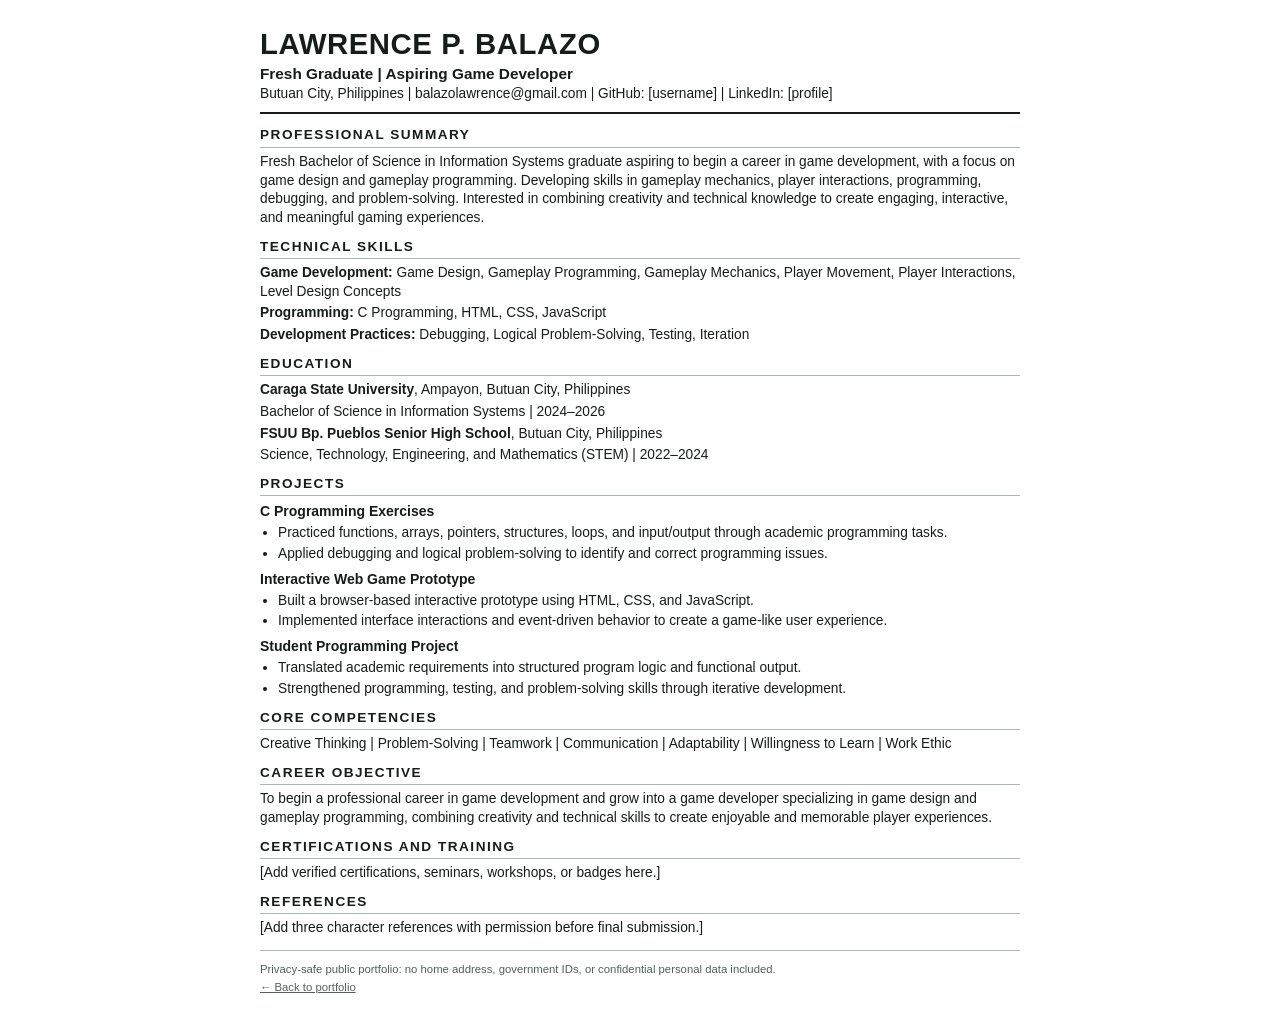
==== resume.html @ 19ee7001 "Add files via upload" ====
<!DOCTYPE html><html lang="en"><head><meta charset="UTF-8"><meta name="viewport" content="width=device-width,initial-scale=1.0"><meta name="description" content="ATS-friendly resume for Lawrence P. Balazo."><title>Lawrence P. Balazo | ATS Resume</title><link rel="stylesheet" href="resume.css"></head><body><main class="resume"><header class="resume-header"><h1>LAWRENCE P. BALAZO</h1><p class="headline">Fresh Graduate | Aspiring Game Developer</p><p>Butuan City, Philippines | balazolawrence@gmail.com | GitHub: [username] | LinkedIn: [profile]</p></header>
<section><h2>PROFESSIONAL SUMMARY</h2><p>Fresh Bachelor of Science in Information Systems graduate aspiring to begin a career in game development, with a focus on game design and gameplay programming. Developing skills in gameplay mechanics, player interactions, programming, debugging, and problem-solving. Interested in combining creativity and technical knowledge to create engaging, interactive, and meaningful gaming experiences.</p></section>
<section><h2>TECHNICAL SKILLS</h2><p><strong>Game Development:</strong> Game Design, Gameplay Programming, Gameplay Mechanics, Player Movement, Player Interactions, Level Design Concepts</p><p><strong>Programming:</strong> C Programming, HTML, CSS, JavaScript</p><p><strong>Development Practices:</strong> Debugging, Logical Problem-Solving, Testing, Iteration</p></section>
<section><h2>EDUCATION</h2><p><strong>Caraga State University</strong>, Ampayon, Butuan City, Philippines</p><p>Bachelor of Science in Information Systems | 2024–2026</p><p><strong>FSUU Bp. Pueblos Senior High School</strong>, Butuan City, Philippines</p><p>Science, Technology, Engineering, and Mathematics (STEM) | 2022–2024</p></section>
<section><h2>PROJECTS</h2><div class="item"><h3>C Programming Exercises</h3><ul><li>Practiced functions, arrays, pointers, structures, loops, and input/output through academic programming tasks.</li><li>Applied debugging and logical problem-solving to identify and correct programming issues.</li></ul></div><div class="item"><h3>Interactive Web Game Prototype</h3><ul><li>Built a browser-based interactive prototype using HTML, CSS, and JavaScript.</li><li>Implemented interface interactions and event-driven behavior to create a game-like user experience.</li></ul></div><div class="item"><h3>Student Programming Project</h3><ul><li>Translated academic requirements into structured program logic and functional output.</li><li>Strengthened programming, testing, and problem-solving skills through iterative development.</li></ul></div></section>
<section><h2>CORE COMPETENCIES</h2><p>Creative Thinking | Problem-Solving | Teamwork | Communication | Adaptability | Willingness to Learn | Work Ethic</p></section>
<section><h2>CAREER OBJECTIVE</h2><p>To begin a professional career in game development and grow into a game developer specializing in game design and gameplay programming, combining creativity and technical skills to create enjoyable and memorable player experiences.</p></section>
<section><h2>CERTIFICATIONS AND TRAINING</h2><p>[Add verified certifications, seminars, workshops, or badges here.]</p></section><section><h2>REFERENCES</h2><p>[Add three character references with permission before final submission.]</p></section>
<footer><p>Privacy-safe public portfolio: no home address, government IDs, or confidential personal data included.</p><p><a href="index.html">← Back to portfolio</a></p></footer></main></body></html>
---- resume.css ----
@page{size:A4;margin:14mm}*{box-sizing:border-box}body{margin:0;background:#fff;color:#161c19;font-family:Arial,Helvetica,sans-serif;font-size:10.3pt;line-height:1.36}.resume{width:100%;max-width:760px;margin:24px auto}.resume-header{border-bottom:2px solid #161c19;padding-bottom:9px;margin-bottom:12px}h1{margin:0;font-size:22pt;letter-spacing:.02em}.headline{font-size:11.5pt;font-weight:700;margin:2px 0}.resume-header p{margin:0}section{margin:10px 0}h2{margin:0 0 5px;font-size:10.2pt;letter-spacing:.11em;border-bottom:1px solid #aeb8b3;padding-bottom:2px}h3{margin:6px 0 3px;font-size:10.5pt}p{margin:3px 0}.item{break-inside:avoid}ul{margin:3px 0 6px 18px;padding:0}li{margin:2px 0}footer{margin-top:12px;padding-top:8px;border-top:1px solid #aeb8b3;font-size:8.5pt;color:#53605a}footer a{color:inherit}@media print{.resume{margin:0;max-width:none}footer a{display:none}}@media screen and (max-width:800px){body{padding:12px;background:#f2f4f1}.resume{background:#fff;padding:20px;margin:0 auto}}
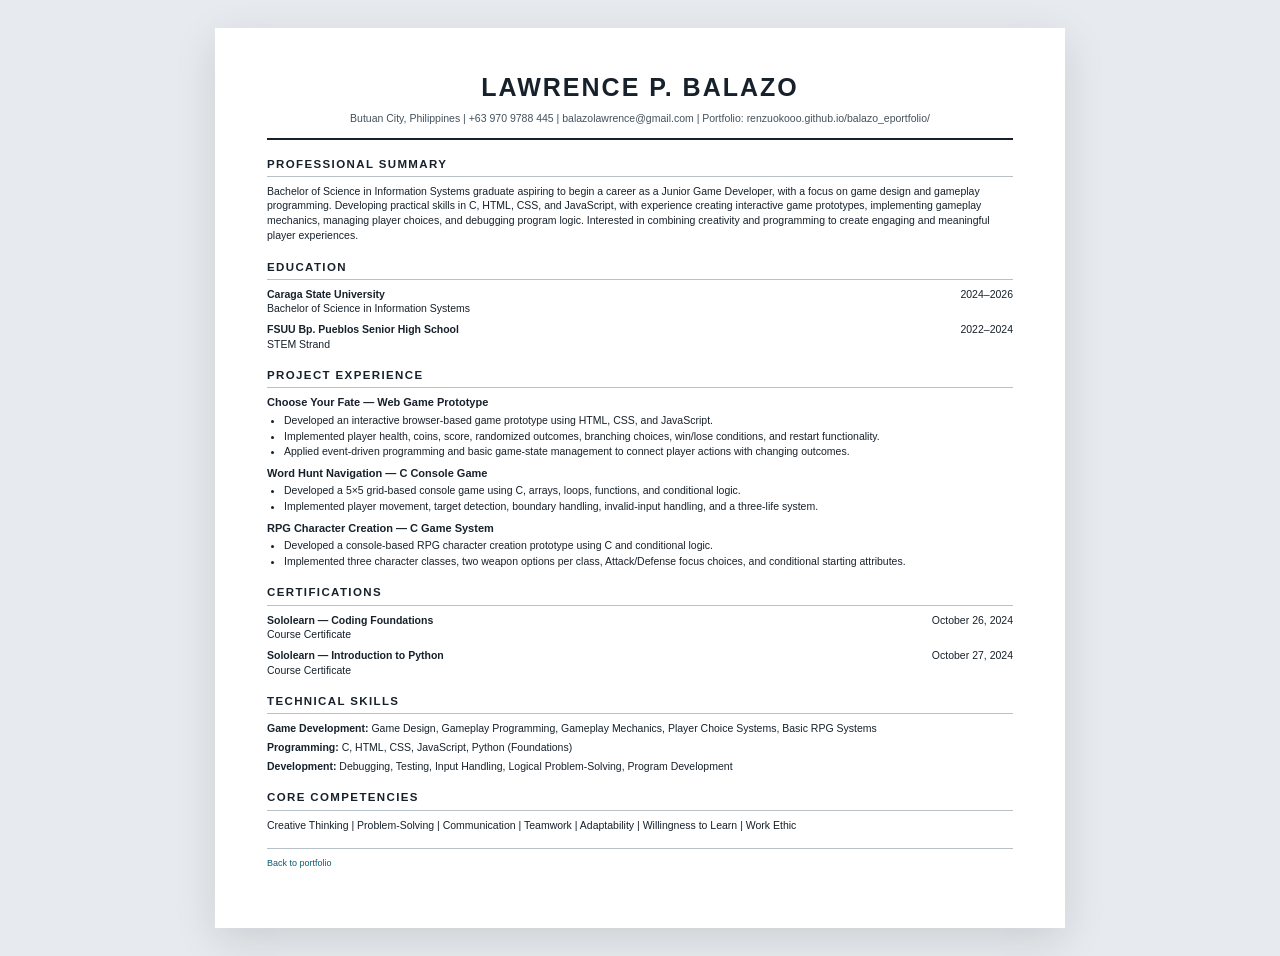
==== commit 6cf3b04a: "Add files via upload" ====
--- a/resume.html
+++ b/resume.html
@@ -1,9 +1,56 @@
-<!DOCTYPE html><html lang="en"><head><meta charset="UTF-8"><meta name="viewport" content="width=device-width,initial-scale=1.0"><meta name="description" content="ATS-friendly resume for Lawrence P. Balazo."><title>Lawrence P. Balazo | ATS Resume</title><link rel="stylesheet" href="resume.css"></head><body><main class="resume"><header class="resume-header"><h1>LAWRENCE P. BALAZO</h1><p class="headline">Fresh Graduate | Aspiring Game Developer</p><p>Butuan City, Philippines | balazolawrence@gmail.com | GitHub: [username] | LinkedIn: [profile]</p></header>
-<section><h2>PROFESSIONAL SUMMARY</h2><p>Fresh Bachelor of Science in Information Systems graduate aspiring to begin a career in game development, with a focus on game design and gameplay programming. Developing skills in gameplay mechanics, player interactions, programming, debugging, and problem-solving. Interested in combining creativity and technical knowledge to create engaging, interactive, and meaningful gaming experiences.</p></section>
-<section><h2>TECHNICAL SKILLS</h2><p><strong>Game Development:</strong> Game Design, Gameplay Programming, Gameplay Mechanics, Player Movement, Player Interactions, Level Design Concepts</p><p><strong>Programming:</strong> C Programming, HTML, CSS, JavaScript</p><p><strong>Development Practices:</strong> Debugging, Logical Problem-Solving, Testing, Iteration</p></section>
-<section><h2>EDUCATION</h2><p><strong>Caraga State University</strong>, Ampayon, Butuan City, Philippines</p><p>Bachelor of Science in Information Systems | 2024–2026</p><p><strong>FSUU Bp. Pueblos Senior High School</strong>, Butuan City, Philippines</p><p>Science, Technology, Engineering, and Mathematics (STEM) | 2022–2024</p></section>
-<section><h2>PROJECTS</h2><div class="item"><h3>C Programming Exercises</h3><ul><li>Practiced functions, arrays, pointers, structures, loops, and input/output through academic programming tasks.</li><li>Applied debugging and logical problem-solving to identify and correct programming issues.</li></ul></div><div class="item"><h3>Interactive Web Game Prototype</h3><ul><li>Built a browser-based interactive prototype using HTML, CSS, and JavaScript.</li><li>Implemented interface interactions and event-driven behavior to create a game-like user experience.</li></ul></div><div class="item"><h3>Student Programming Project</h3><ul><li>Translated academic requirements into structured program logic and functional output.</li><li>Strengthened programming, testing, and problem-solving skills through iterative development.</li></ul></div></section>
-<section><h2>CORE COMPETENCIES</h2><p>Creative Thinking | Problem-Solving | Teamwork | Communication | Adaptability | Willingness to Learn | Work Ethic</p></section>
-<section><h2>CAREER OBJECTIVE</h2><p>To begin a professional career in game development and grow into a game developer specializing in game design and gameplay programming, combining creativity and technical skills to create enjoyable and memorable player experiences.</p></section>
-<section><h2>CERTIFICATIONS AND TRAINING</h2><p>[Add verified certifications, seminars, workshops, or badges here.]</p></section><section><h2>REFERENCES</h2><p>[Add three character references with permission before final submission.]</p></section>
-<footer><p>Privacy-safe public portfolio: no home address, government IDs, or confidential personal data included.</p><p><a href="index.html">← Back to portfolio</a></p></footer></main></body></html>
+<!DOCTYPE html>
+<html lang="en">
+<head>
+<meta charset="UTF-8">
+<meta name="viewport" content="width=device-width, initial-scale=1.0">
+<meta name="description" content="Resume of Lawrence P. Balazo, aspiring Junior Game Developer.">
+<title>Lawrence P. Balazo | Resume</title>
+<link rel="stylesheet" href="resume.css">
+</head>
+<body>
+<main class="resume">
+  <header class="resume-header">
+    <h1>LAWRENCE P. BALAZO</h1>
+    <p class="contact-line">Butuan City, Philippines | +63 970 9788 445 | balazolawrence@gmail.com | Portfolio: renzuokooo.github.io/balazo_eportfolio/</p>
+  </header>
+
+  <section>
+    <h2>PROFESSIONAL SUMMARY</h2>
+    <p>Bachelor of Science in Information Systems graduate aspiring to begin a career as a Junior Game Developer, with a focus on game design and gameplay programming. Developing practical skills in C, HTML, CSS, and JavaScript, with experience creating interactive game prototypes, implementing gameplay mechanics, managing player choices, and debugging program logic. Interested in combining creativity and programming to create engaging and meaningful player experiences.</p>
+  </section>
+
+  <section>
+    <h2>EDUCATION</h2>
+    <div class="entry"><strong>Caraga State University</strong><span>2024–2026</span><br>Bachelor of Science in Information Systems</div>
+    <div class="entry"><strong>FSUU Bp. Pueblos Senior High School</strong><span>2022–2024</span><br>STEM Strand</div>
+  </section>
+
+  <section>
+    <h2>PROJECT EXPERIENCE</h2>
+    <div class="item"><h3>Choose Your Fate — Web Game Prototype</h3><ul><li>Developed an interactive browser-based game prototype using HTML, CSS, and JavaScript.</li><li>Implemented player health, coins, score, randomized outcomes, branching choices, win/lose conditions, and restart functionality.</li><li>Applied event-driven programming and basic game-state management to connect player actions with changing outcomes.</li></ul></div>
+    <div class="item"><h3>Word Hunt Navigation — C Console Game</h3><ul><li>Developed a 5×5 grid-based console game using C, arrays, loops, functions, and conditional logic.</li><li>Implemented player movement, target detection, boundary handling, invalid-input handling, and a three-life system.</li></ul></div>
+    <div class="item"><h3>RPG Character Creation — C Game System</h3><ul><li>Developed a console-based RPG character creation prototype using C and conditional logic.</li><li>Implemented three character classes, two weapon options per class, Attack/Defense focus choices, and conditional starting attributes.</li></ul></div>
+  </section>
+
+  <section>
+    <h2>CERTIFICATIONS</h2>
+    <div class="entry"><strong>Sololearn — Coding Foundations</strong><span>October 26, 2024</span><br>Course Certificate</div>
+    <div class="entry"><strong>Sololearn — Introduction to Python</strong><span>October 27, 2024</span><br>Course Certificate</div>
+  </section>
+
+  <section>
+    <h2>TECHNICAL SKILLS</h2>
+    <p><strong>Game Development:</strong> Game Design, Gameplay Programming, Gameplay Mechanics, Player Choice Systems, Basic RPG Systems</p>
+    <p><strong>Programming:</strong> C, HTML, CSS, JavaScript, Python (Foundations)</p>
+    <p><strong>Development:</strong> Debugging, Testing, Input Handling, Logical Problem-Solving, Program Development</p>
+  </section>
+
+  <section>
+    <h2>CORE COMPETENCIES</h2>
+    <p>Creative Thinking | Problem-Solving | Communication | Teamwork | Adaptability | Willingness to Learn | Work Ethic</p>
+  </section>
+
+  <footer><a href="index.html">Back to portfolio</a></footer>
+</main>
+</body>
+</html>
--- a/resume.css
+++ b/resume.css
@@ -1 +1,28 @@
-@page{size:A4;margin:14mm}*{box-sizing:border-box}body{margin:0;background:#fff;color:#161c19;font-family:Arial,Helvetica,sans-serif;font-size:10.3pt;line-height:1.36}.resume{width:100%;max-width:760px;margin:24px auto}.resume-header{border-bottom:2px solid #161c19;padding-bottom:9px;margin-bottom:12px}h1{margin:0;font-size:22pt;letter-spacing:.02em}.headline{font-size:11.5pt;font-weight:700;margin:2px 0}.resume-header p{margin:0}section{margin:10px 0}h2{margin:0 0 5px;font-size:10.2pt;letter-spacing:.11em;border-bottom:1px solid #aeb8b3;padding-bottom:2px}h3{margin:6px 0 3px;font-size:10.5pt}p{margin:3px 0}.item{break-inside:avoid}ul{margin:3px 0 6px 18px;padding:0}li{margin:2px 0}footer{margin-top:12px;padding-top:8px;border-top:1px solid #aeb8b3;font-size:8.5pt;color:#53605a}footer a{color:inherit}@media print{.resume{margin:0;max-width:none}footer a{display:none}}@media screen and (max-width:800px){body{padding:12px;background:#f2f4f1}.resume{background:#fff;padding:20px;margin:0 auto}}
+* { box-sizing: border-box; }
+body { margin: 0; background: #e7ebef; color: #17212b; font-family: Arial, Helvetica, sans-serif; line-height: 1.4; }
+.resume { width: min(850px, calc(100% - 28px)); min-height: 100vh; margin: 28px auto; background: #fff; padding: 42px 52px; box-shadow: 0 12px 40px rgba(0,0,0,.12); }
+.resume-header { text-align: center; border-bottom: 2px solid #17212b; padding-bottom: 12px; }
+.resume-header h1 { font-size: 25px; letter-spacing: .08em; margin: 0 0 6px; }
+.contact-line { font-size: 10.5px; margin: 0; color: #44515c; }
+section { margin-top: 16px; }
+h2 { font-size: 11.5px; letter-spacing: .12em; border-bottom: 1px solid #b9c2c9; padding-bottom: 4px; margin: 0 0 7px; }
+p, li, .entry { font-size: 10.5px; }
+section p { margin: 4px 0; }
+.entry { margin: 6px 0; }
+.entry span { float: right; font-weight: normal; }
+.item { margin: 7px 0; }
+.item h3 { font-size: 11px; margin: 0 0 2px; }
+.item ul { margin: 2px 0 0; padding-left: 17px; }
+.item li { margin: 1px 0; }
+footer { border-top: 1px solid #b9c2c9; margin-top: 16px; padding-top: 8px; font-size: 9px; }
+footer a { color: #0a5c76; text-decoration: none; }
+@media (max-width: 600px) {
+  .resume { margin: 0 auto; width: 100%; padding: 28px 22px; box-shadow: none; }
+  .entry span { float: none; display: block; margin-top: 1px; }
+}
+@media print {
+  @page { size: A4; margin: .55in; }
+  body { background: #fff; }
+  .resume { width: 100%; min-height: auto; margin: 0; padding: 0; box-shadow: none; }
+  footer { display: none; }
+}
